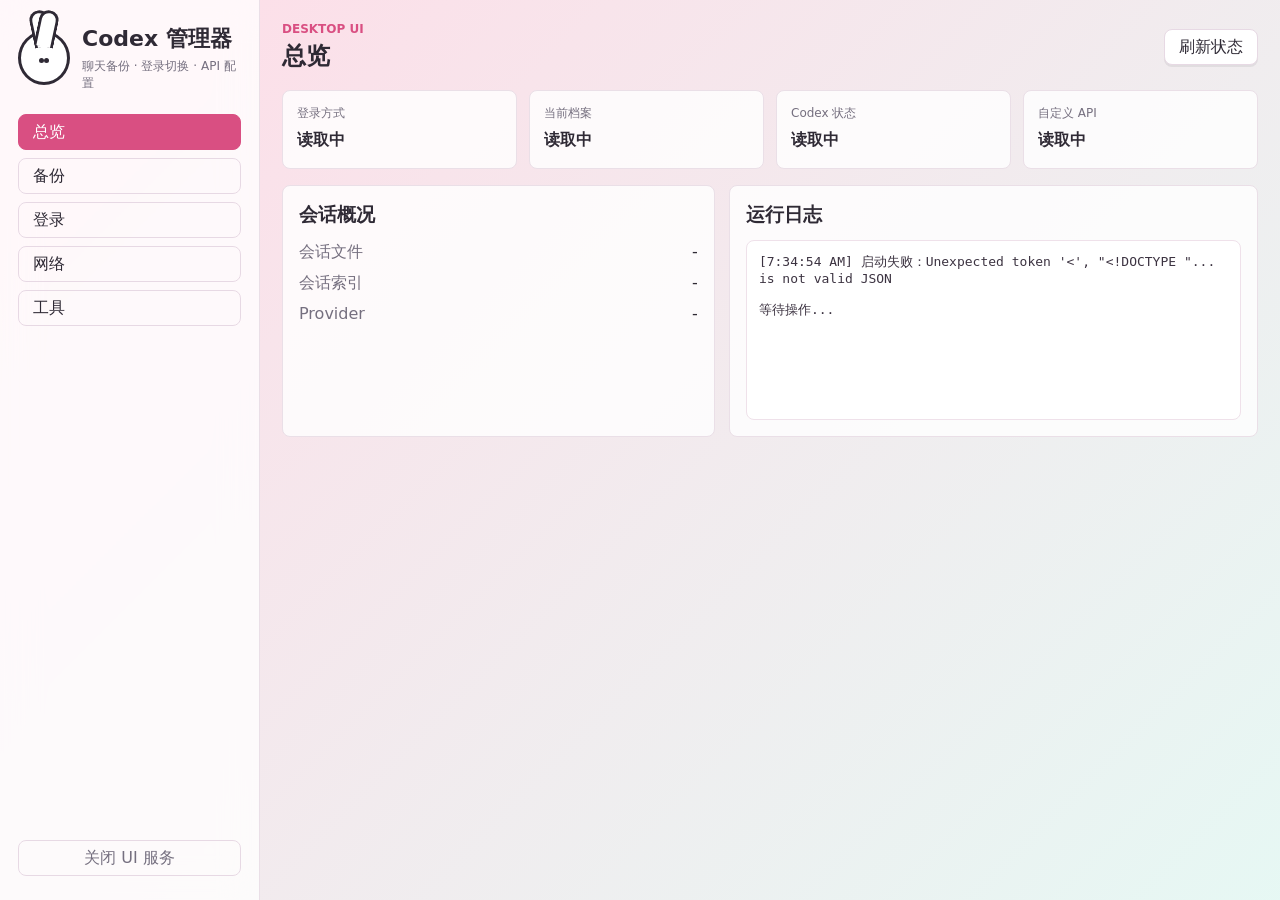
==== mac/ui/index.html @ d05f40e6 "feat: add cross-platform desktop UI Add a soft anime-style desktop UI shell for Windows and macOS th" ====
<!doctype html>
<html lang="zh-CN">
  <head>
    <meta charset="utf-8" />
    <meta name="viewport" content="width=device-width, initial-scale=1" />
    <title>Codex 聊天与登录管理器</title>
    <link rel="stylesheet" href="./styles.css" />
  </head>
  <body>
    <main class="shell">
      <aside class="sidebar">
        <div class="brand">
          <div class="mascot" aria-hidden="true">
            <span></span>
          </div>
          <div>
            <h1>Codex 管理器</h1>
            <p>聊天备份 · 登录切换 · API 配置</p>
          </div>
        </div>
        <nav class="tabs" aria-label="功能分类">
          <button class="tab active" data-tab="overview">总览</button>
          <button class="tab" data-tab="backup">备份</button>
          <button class="tab" data-tab="login">登录</button>
          <button class="tab" data-tab="network">网络</button>
          <button class="tab" data-tab="tools">工具</button>
        </nav>
        <button class="quiet" id="quitButton" type="button">关闭 UI 服务</button>
      </aside>

      <section class="workspace">
        <header class="topbar">
          <div>
            <p class="eyebrow">Desktop UI</p>
            <h2 id="pageTitle">总览</h2>
          </div>
          <button id="refreshButton" type="button">刷新状态</button>
        </header>

        <section class="panel active" id="overview">
          <div class="status-grid">
            <article class="metric">
              <span>登录方式</span>
              <strong id="authMode">读取中</strong>
            </article>
            <article class="metric">
              <span>当前档案</span>
              <strong id="activeProfile">读取中</strong>
            </article>
            <article class="metric">
              <span>Codex 状态</span>
              <strong id="codexRunning">读取中</strong>
            </article>
            <article class="metric">
              <span>自定义 API</span>
              <strong id="baseUrl">读取中</strong>
            </article>
          </div>
          <div class="two-col">
            <article class="box">
              <h3>会话概况</h3>
              <dl class="details">
                <div><dt>会话文件</dt><dd id="sessionFiles">-</dd></div>
                <div><dt>会话索引</dt><dd id="indexLines">-</dd></div>
                <div><dt>Provider</dt><dd id="providerList">-</dd></div>
              </dl>
            </article>
            <article class="box">
              <h3>运行日志</h3>
              <pre id="logOutput">等待操作...</pre>
            </article>
          </div>
        </section>

        <section class="panel" id="backup">
          <div class="actions">
            <button data-action="ui-backup-full">创建完整备份</button>
            <button data-action="ui-backup-history">仅备份聊天</button>
            <button id="verifyBackupButton">校验所选备份</button>
            <button id="restoreBackupButton" class="danger">恢复所选备份</button>
          </div>
          <label class="checkline">
            <input id="restoreLogin" type="checkbox" />
            恢复时同时恢复登录状态和 API 配置
          </label>
          <div class="list" id="backupList"></div>
        </section>

        <section class="panel" id="login">
          <div class="form-row">
            <label>自定义 API 地址</label>
            <input id="baseUrlInput" type="url" placeholder="https://example.com/v1，留空恢复默认" />
            <button id="saveBaseUrlButton">保存地址</button>
          </div>
          <div class="form-row">
            <label>API Key</label>
            <input id="apiKeyInput" type="password" autocomplete="off" placeholder="只通过标准输入传给脚本" />
            <button id="apiLoginButton">API Key 登录</button>
            <button id="firstApiLoginButton">新用户首次登录</button>
          </div>
          <div class="actions">
            <button data-action="ui-save-chatgpt">保存 ChatGPT 档案</button>
            <button data-action="ui-switch-chatgpt">切换到 ChatGPT 档案</button>
            <button data-action="ui-switch-api">切换到自定义 API 档案</button>
            <button data-action="ui-clean-chatgpt" class="danger">增强切回账号登录</button>
            <button data-action="ui-unify-history">修复统一历史模式</button>
            <button data-action="ui-login-status">检查 Codex 登录状态</button>
          </div>
        </section>

        <section class="panel" id="network">
          <div class="form-row">
            <label>测试模型</label>
            <input id="modelInput" type="text" placeholder="留空读取 config.toml" />
            <button id="compatButton">检查 /v1/responses</button>
          </div>
          <div class="actions">
            <button data-action="ui-api-network-auto">自动测速优化</button>
            <button data-action="ui-api-network-direct">强制直连</button>
            <button data-action="ui-api-network-proxy">强制走代理</button>
          </div>
          <div class="box">
            <h3>兼容性结果</h3>
            <pre id="compatOutput">尚未检查</pre>
          </div>
        </section>

        <section class="panel" id="tools">
          <div class="actions tall">
            <button data-action="ui-open-backups">打开备份目录</button>
            <button data-action="ui-open-import">打开 ChatGPT 凭证导入目录</button>
            <button data-action="ui-open-history">用 CLI 打开全部历史</button>
            <button data-action="ui-export-tool">导出便携安装包</button>
          </div>
          <article class="box">
            <h3>Skill 调研</h3>
            <p>已安装 OpenAI curated skill：winui-app。跨平台桌面方案按 GitHub star 选择 Electron 作为 UI 方向参考，当前实现使用无 npm 依赖的本地桌面 UI 壳调用现有 Win/Mac 后端脚本。</p>
          </article>
        </section>
      </section>
    </main>

    <dialog id="confirmDialog">
      <form method="dialog">
        <h3 id="confirmTitle">确认操作</h3>
        <p id="confirmText"></p>
        <menu>
          <button value="cancel">取消</button>
          <button id="confirmOk" value="ok" class="danger">确认</button>
        </menu>
      </form>
    </dialog>

    <script src="./app.js"></script>
  </body>
</html>
---- mac/ui/styles.css ----
:root {
  color-scheme: light;
  --ink: #2f2a35;
  --muted: #756f7f;
  --line: #eadfe7;
  --panel: #fff9fc;
  --panel-strong: #ffffff;
  --rose: #ff8fb7;
  --rose-deep: #d94f82;
  --mint: #72d8bd;
  --yellow: #f5c85d;
  --sky: #82b8ff;
  --danger: #d84656;
  font-family: "Segoe UI", "Microsoft YaHei UI", system-ui, sans-serif;
}

* {
  box-sizing: border-box;
}

body {
  margin: 0;
  min-width: 980px;
  min-height: 100vh;
  color: var(--ink);
  background:
    linear-gradient(135deg, rgba(255, 210, 224, 0.72), rgba(215, 248, 239, 0.62)),
    #fff7fb;
}

button,
input {
  font: inherit;
}

button {
  min-height: 36px;
  border: 1px solid #e7d9e4;
  border-radius: 8px;
  padding: 0 14px;
  color: var(--ink);
  background: #fff;
  cursor: pointer;
  box-shadow: 0 2px 0 rgba(47, 42, 53, 0.08);
}

button:hover {
  border-color: var(--rose);
}

button:disabled {
  cursor: wait;
  opacity: 0.62;
}

button.danger {
  color: #fff;
  border-color: var(--danger);
  background: var(--danger);
}

.shell {
  display: grid;
  grid-template-columns: 260px 1fr;
  min-height: 100vh;
}

.sidebar {
  display: flex;
  flex-direction: column;
  gap: 22px;
  padding: 24px 18px;
  background: rgba(255, 255, 255, 0.78);
  border-right: 1px solid var(--line);
  backdrop-filter: blur(18px);
}

.brand {
  display: flex;
  gap: 12px;
  align-items: center;
}

.brand h1 {
  margin: 0;
  font-size: 22px;
}

.brand p {
  margin: 4px 0 0;
  color: var(--muted);
  font-size: 12px;
}

.mascot {
  position: relative;
  width: 54px;
  height: 54px;
  border: 3px solid var(--ink);
  border-radius: 50%;
  background: #fff;
}

.mascot::before,
.mascot::after {
  content: "";
  position: absolute;
  top: -24px;
  width: 14px;
  height: 34px;
  border: 3px solid var(--ink);
  border-bottom: 0;
  border-radius: 14px 14px 0 0;
  background: #fff;
}

.mascot::before {
  left: 10px;
  transform: rotate(-12deg);
}

.mascot::after {
  right: 10px;
  transform: rotate(12deg);
}

.mascot span::before,
.mascot span::after {
  content: "";
  position: absolute;
  top: 24px;
  width: 5px;
  height: 5px;
  border-radius: 50%;
  background: var(--ink);
}

.mascot span::before {
  left: 18px;
}

.mascot span::after {
  right: 18px;
}

.tabs {
  display: grid;
  gap: 8px;
}

.tab {
  justify-content: flex-start;
  text-align: left;
  background: transparent;
  box-shadow: none;
}

.tab.active {
  color: #fff;
  border-color: var(--rose-deep);
  background: var(--rose-deep);
}

.quiet {
  margin-top: auto;
  color: var(--muted);
  background: transparent;
  box-shadow: none;
}

.workspace {
  padding: 22px;
  overflow: auto;
}

.topbar {
  display: flex;
  justify-content: space-between;
  align-items: center;
  margin-bottom: 18px;
}

.eyebrow {
  margin: 0 0 4px;
  color: var(--rose-deep);
  font-size: 12px;
  font-weight: 700;
  letter-spacing: 0;
  text-transform: uppercase;
}

h2,
h3 {
  margin: 0;
}

.panel {
  display: none;
}

.panel.active {
  display: grid;
  gap: 16px;
}

.status-grid {
  display: grid;
  grid-template-columns: repeat(4, minmax(0, 1fr));
  gap: 12px;
}

.metric,
.box,
.backup-item {
  border: 1px solid var(--line);
  border-radius: 8px;
  background: rgba(255, 255, 255, 0.82);
}

.metric {
  padding: 14px;
}

.metric span {
  display: block;
  color: var(--muted);
  font-size: 12px;
}

.metric strong {
  display: block;
  margin-top: 8px;
  min-height: 24px;
  overflow-wrap: anywhere;
  font-size: 16px;
}

.two-col {
  display: grid;
  grid-template-columns: 0.9fr 1.1fr;
  gap: 14px;
}

.box {
  padding: 16px;
}

.details {
  display: grid;
  gap: 10px;
  margin: 14px 0 0;
}

.details div {
  display: flex;
  justify-content: space-between;
  gap: 18px;
}

.details dt {
  color: var(--muted);
}

.details dd {
  margin: 0;
  text-align: right;
  overflow-wrap: anywhere;
}

pre {
  min-height: 180px;
  max-height: 360px;
  margin: 12px 0 0;
  overflow: auto;
  white-space: pre-wrap;
  word-break: break-word;
  color: #3c3341;
  border: 1px solid #efe1ea;
  border-radius: 8px;
  padding: 12px;
  background: #fff;
}

.actions {
  display: flex;
  flex-wrap: wrap;
  gap: 10px;
}

.actions.tall button {
  min-width: 180px;
}

.form-row {
  display: grid;
  grid-template-columns: 130px minmax(260px, 1fr) auto auto;
  gap: 10px;
  align-items: center;
}

.form-row label {
  color: var(--muted);
  font-weight: 700;
}

input[type="text"],
input[type="url"],
input[type="password"] {
  width: 100%;
  min-height: 38px;
  border: 1px solid #e7d9e4;
  border-radius: 8px;
  padding: 0 12px;
  color: var(--ink);
  background: #fff;
}

.checkline {
  display: inline-flex;
  gap: 8px;
  align-items: center;
  color: var(--muted);
}

.list {
  display: grid;
  gap: 10px;
}

.backup-item {
  display: grid;
  grid-template-columns: 1fr auto;
  gap: 10px;
  align-items: center;
  padding: 12px;
}

.backup-item.selected {
  border-color: var(--rose-deep);
  box-shadow: 0 0 0 2px rgba(217, 79, 130, 0.12);
}

.backup-item strong,
.backup-item small {
  display: block;
  overflow-wrap: anywhere;
}

.backup-item small {
  margin-top: 4px;
  color: var(--muted);
}

dialog {
  width: min(440px, calc(100vw - 32px));
  border: 1px solid var(--line);
  border-radius: 8px;
  color: var(--ink);
  background: var(--panel-strong);
}

dialog::backdrop {
  background: rgba(47, 42, 53, 0.28);
}

dialog menu {
  display: flex;
  justify-content: flex-end;
  gap: 10px;
  padding: 0;
}

@media (max-width: 900px) {
  body {
    min-width: 0;
  }

  .shell {
    grid-template-columns: 1fr;
  }

  .sidebar {
    position: static;
  }

  .tabs,
  .status-grid,
  .two-col,
  .form-row {
    grid-template-columns: 1fr;
  }
}
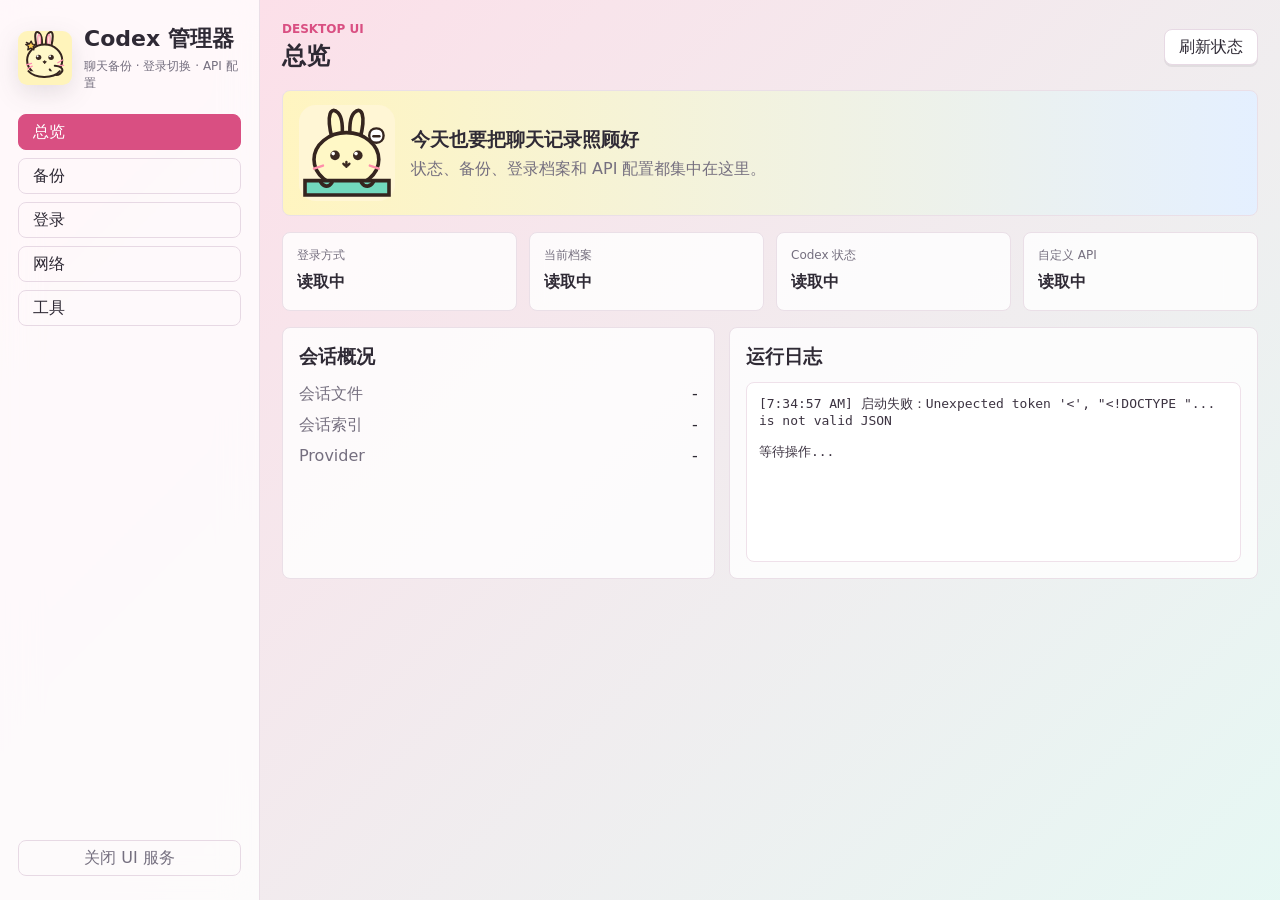
==== commit ebd1af46: "style: add usagi-inspired UI stickers Replace the generic bunny treatment with original Usagi-inspir" ====
--- a/mac/ui/index.html
+++ b/mac/ui/index.html
@@ -10,9 +10,7 @@
     <main class="shell">
       <aside class="sidebar">
         <div class="brand">
-          <div class="mascot" aria-hidden="true">
-            <span></span>
-          </div>
+          <img class="mascot-img" src="./assets/usagi-wave.svg" alt="" />
           <div>
             <h1>Codex 管理器</h1>
             <p>聊天备份 · 登录切换 · API 配置</p>
@@ -38,6 +36,13 @@
         </header>
 
         <section class="panel active" id="overview">
+          <div class="hero-strip">
+            <img src="./assets/usagi-peek.svg" alt="" />
+            <div>
+              <h3>今天也要把聊天记录照顾好</h3>
+              <p>状态、备份、登录档案和 API 配置都集中在这里。</p>
+            </div>
+          </div>
           <div class="status-grid">
             <article class="metric">
               <span>登录方式</span>
@@ -73,6 +78,13 @@
         </section>
 
         <section class="panel" id="backup">
+          <div class="section-head">
+            <img src="./assets/usagi-backup.svg" alt="" />
+            <div>
+              <h3>备份保管箱</h3>
+              <p>完整备份会加密保存登录状态；恢复前会自动创建安全备份。</p>
+            </div>
+          </div>
           <div class="actions">
             <button data-action="ui-backup-full">创建完整备份</button>
             <button data-action="ui-backup-history">仅备份聊天</button>
@@ -87,6 +99,13 @@
         </section>
 
         <section class="panel" id="login">
+          <div class="section-head">
+            <img src="./assets/usagi-login.svg" alt="" />
+            <div>
+              <h3>登录和档案切换</h3>
+              <p>API Key 只通过标准输入传给脚本，不写入命令行参数。</p>
+            </div>
+          </div>
           <div class="form-row">
             <label>自定义 API 地址</label>
             <input id="baseUrlInput" type="url" placeholder="https://example.com/v1，留空恢复默认" />
@@ -109,6 +128,13 @@
         </section>
 
         <section class="panel" id="network">
+          <div class="section-head">
+            <img src="./assets/usagi-network.svg" alt="" />
+            <div>
+              <h3>API 网络检查</h3>
+              <p>检查 Responses API 兼容性，并切换直连或代理模式。</p>
+            </div>
+          </div>
           <div class="form-row">
             <label>测试模型</label>
             <input id="modelInput" type="text" placeholder="留空读取 config.toml" />
@@ -126,6 +152,13 @@
         </section>
 
         <section class="panel" id="tools">
+          <div class="section-head">
+            <img src="./assets/usagi-tools.svg" alt="" />
+            <div>
+              <h3>工具箱</h3>
+              <p>打开目录、导出便携包，或者跳回经典 CLI 流程。</p>
+            </div>
+          </div>
           <div class="actions tall">
             <button data-action="ui-open-backups">打开备份目录</button>
             <button data-action="ui-open-import">打开 ChatGPT 凭证导入目录</button>
--- a/mac/ui/styles.css
+++ b/mac/ui/styles.css
@@ -92,55 +92,10 @@
   font-size: 12px;
 }
 
-.mascot {
-  position: relative;
+.mascot-img {
   width: 54px;
   height: 54px;
-  border: 3px solid var(--ink);
-  border-radius: 50%;
-  background: #fff;
-}
-
-.mascot::before,
-.mascot::after {
-  content: "";
-  position: absolute;
-  top: -24px;
-  width: 14px;
-  height: 34px;
-  border: 3px solid var(--ink);
-  border-bottom: 0;
-  border-radius: 14px 14px 0 0;
-  background: #fff;
-}
-
-.mascot::before {
-  left: 10px;
-  transform: rotate(-12deg);
-}
-
-.mascot::after {
-  right: 10px;
-  transform: rotate(12deg);
-}
-
-.mascot span::before,
-.mascot span::after {
-  content: "";
-  position: absolute;
-  top: 24px;
-  width: 5px;
-  height: 5px;
-  border-radius: 50%;
-  background: var(--ink);
-}
-
-.mascot span::before {
-  left: 18px;
-}
-
-.mascot span::after {
-  right: 18px;
+  filter: drop-shadow(0 8px 12px rgba(47, 42, 53, 0.12));
 }
 
 .tabs {
@@ -201,6 +156,42 @@
 .panel.active {
   display: grid;
   gap: 16px;
+}
+
+.hero-strip,
+.section-head {
+  display: flex;
+  align-items: center;
+  gap: 16px;
+  border: 1px solid var(--line);
+  border-radius: 8px;
+  padding: 14px 16px;
+  background: rgba(255, 255, 255, 0.82);
+}
+
+.hero-strip {
+  min-height: 112px;
+  background:
+    linear-gradient(90deg, rgba(255, 244, 187, 0.92), rgba(220, 235, 255, 0.76)),
+    #fff;
+}
+
+.hero-strip img {
+  width: 96px;
+  height: 96px;
+  flex: 0 0 auto;
+}
+
+.section-head img {
+  width: 74px;
+  height: 74px;
+  flex: 0 0 auto;
+}
+
+.hero-strip p,
+.section-head p {
+  margin: 6px 0 0;
+  color: var(--muted);
 }
 
 .status-grid {
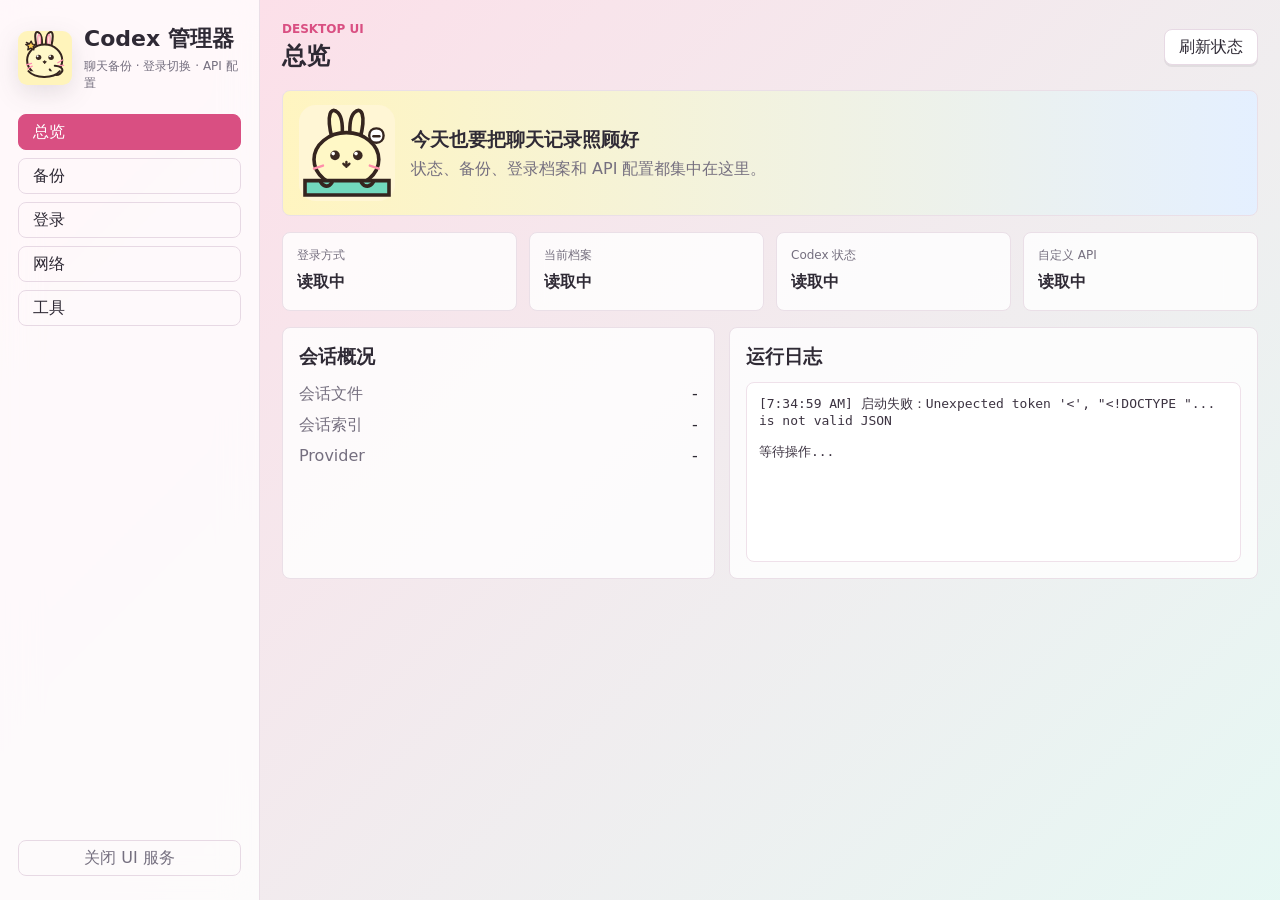
==== commit 0cda433e: "feat: import local line usagi stickers" ====
--- a/mac/ui/index.html
+++ b/mac/ui/index.html
@@ -10,7 +10,7 @@
     <main class="shell">
       <aside class="sidebar">
         <div class="brand">
-          <img class="mascot-img" src="./assets/usagi-wave.svg" alt="" />
+          <img class="mascot-img js-usagi-role" data-usagi-role="brand" src="./assets/usagi-wave.svg" alt="" />
           <div>
             <h1>Codex 管理器</h1>
             <p>聊天备份 · 登录切换 · API 配置</p>
@@ -37,7 +37,7 @@
 
         <section class="panel active" id="overview">
           <div class="hero-strip">
-            <img src="./assets/usagi-peek.svg" alt="" />
+            <img class="js-usagi-role" data-usagi-role="hero" src="./assets/usagi-peek.svg" alt="" />
             <div>
               <h3>今天也要把聊天记录照顾好</h3>
               <p>状态、备份、登录档案和 API 配置都集中在这里。</p>
@@ -79,7 +79,7 @@
 
         <section class="panel" id="backup">
           <div class="section-head">
-            <img src="./assets/usagi-backup.svg" alt="" />
+            <img class="js-usagi-role" data-usagi-role="backup" src="./assets/usagi-backup.svg" alt="" />
             <div>
               <h3>备份保管箱</h3>
               <p>完整备份会加密保存登录状态；恢复前会自动创建安全备份。</p>
@@ -100,7 +100,7 @@
 
         <section class="panel" id="login">
           <div class="section-head">
-            <img src="./assets/usagi-login.svg" alt="" />
+            <img class="js-usagi-role" data-usagi-role="login" src="./assets/usagi-login.svg" alt="" />
             <div>
               <h3>登录和档案切换</h3>
               <p>API Key 只通过标准输入传给脚本，不写入命令行参数。</p>
@@ -129,7 +129,7 @@
 
         <section class="panel" id="network">
           <div class="section-head">
-            <img src="./assets/usagi-network.svg" alt="" />
+            <img class="js-usagi-role" data-usagi-role="network" src="./assets/usagi-network.svg" alt="" />
             <div>
               <h3>API 网络检查</h3>
               <p>检查 Responses API 兼容性，并切换直连或代理模式。</p>
@@ -153,7 +153,7 @@
 
         <section class="panel" id="tools">
           <div class="section-head">
-            <img src="./assets/usagi-tools.svg" alt="" />
+            <img class="js-usagi-role" data-usagi-role="tools" src="./assets/usagi-tools.svg" alt="" />
             <div>
               <h3>工具箱</h3>
               <p>打开目录、导出便携包，或者跳回经典 CLI 流程。</p>
@@ -164,6 +164,7 @@
             <button data-action="ui-open-import">打开 ChatGPT 凭证导入目录</button>
             <button data-action="ui-open-history">用 CLI 打开全部历史</button>
             <button data-action="ui-export-tool">导出便携安装包</button>
+            <button id="importUsagiButton" type="button">重新导入 LINE 乌萨奇贴图</button>
           </div>
           <article class="box">
             <h3>Skill 调研</h3>
--- a/mac/ui/styles.css
+++ b/mac/ui/styles.css
@@ -95,6 +95,7 @@
 .mascot-img {
   width: 54px;
   height: 54px;
+  object-fit: contain;
   filter: drop-shadow(0 8px 12px rgba(47, 42, 53, 0.12));
 }
 
@@ -180,12 +181,19 @@
   width: 96px;
   height: 96px;
   flex: 0 0 auto;
+  object-fit: contain;
 }
 
 .section-head img {
   width: 74px;
   height: 74px;
   flex: 0 0 auto;
+  object-fit: contain;
+}
+
+.private-usagi {
+  object-fit: contain;
+  filter: drop-shadow(0 10px 14px rgba(47, 42, 53, 0.13));
 }
 
 .hero-strip p,
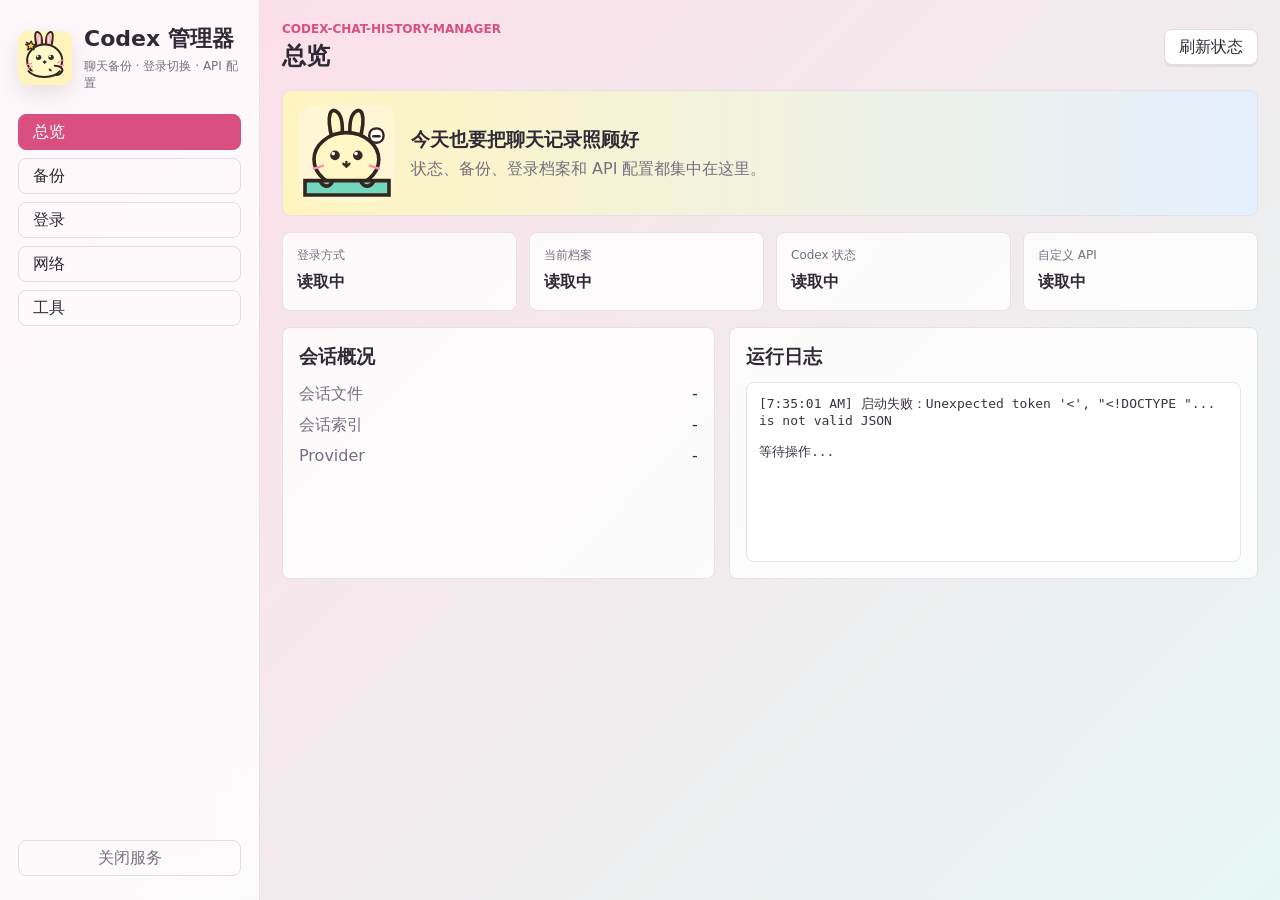
==== commit 12aef8b4: "fix: unify desktop launcher naming" ====
--- a/mac/ui/index.html
+++ b/mac/ui/index.html
@@ -23,13 +23,13 @@
           <button class="tab" data-tab="network">网络</button>
           <button class="tab" data-tab="tools">工具</button>
         </nav>
-        <button class="quiet" id="quitButton" type="button">关闭 UI 服务</button>
+        <button class="quiet" id="quitButton" type="button">关闭服务</button>
       </aside>
 
       <section class="workspace">
         <header class="topbar">
           <div>
-            <p class="eyebrow">Desktop UI</p>
+            <p class="eyebrow">Codex-Chat-History-Manager</p>
             <h2 id="pageTitle">总览</h2>
           </div>
           <button id="refreshButton" type="button">刷新状态</button>
